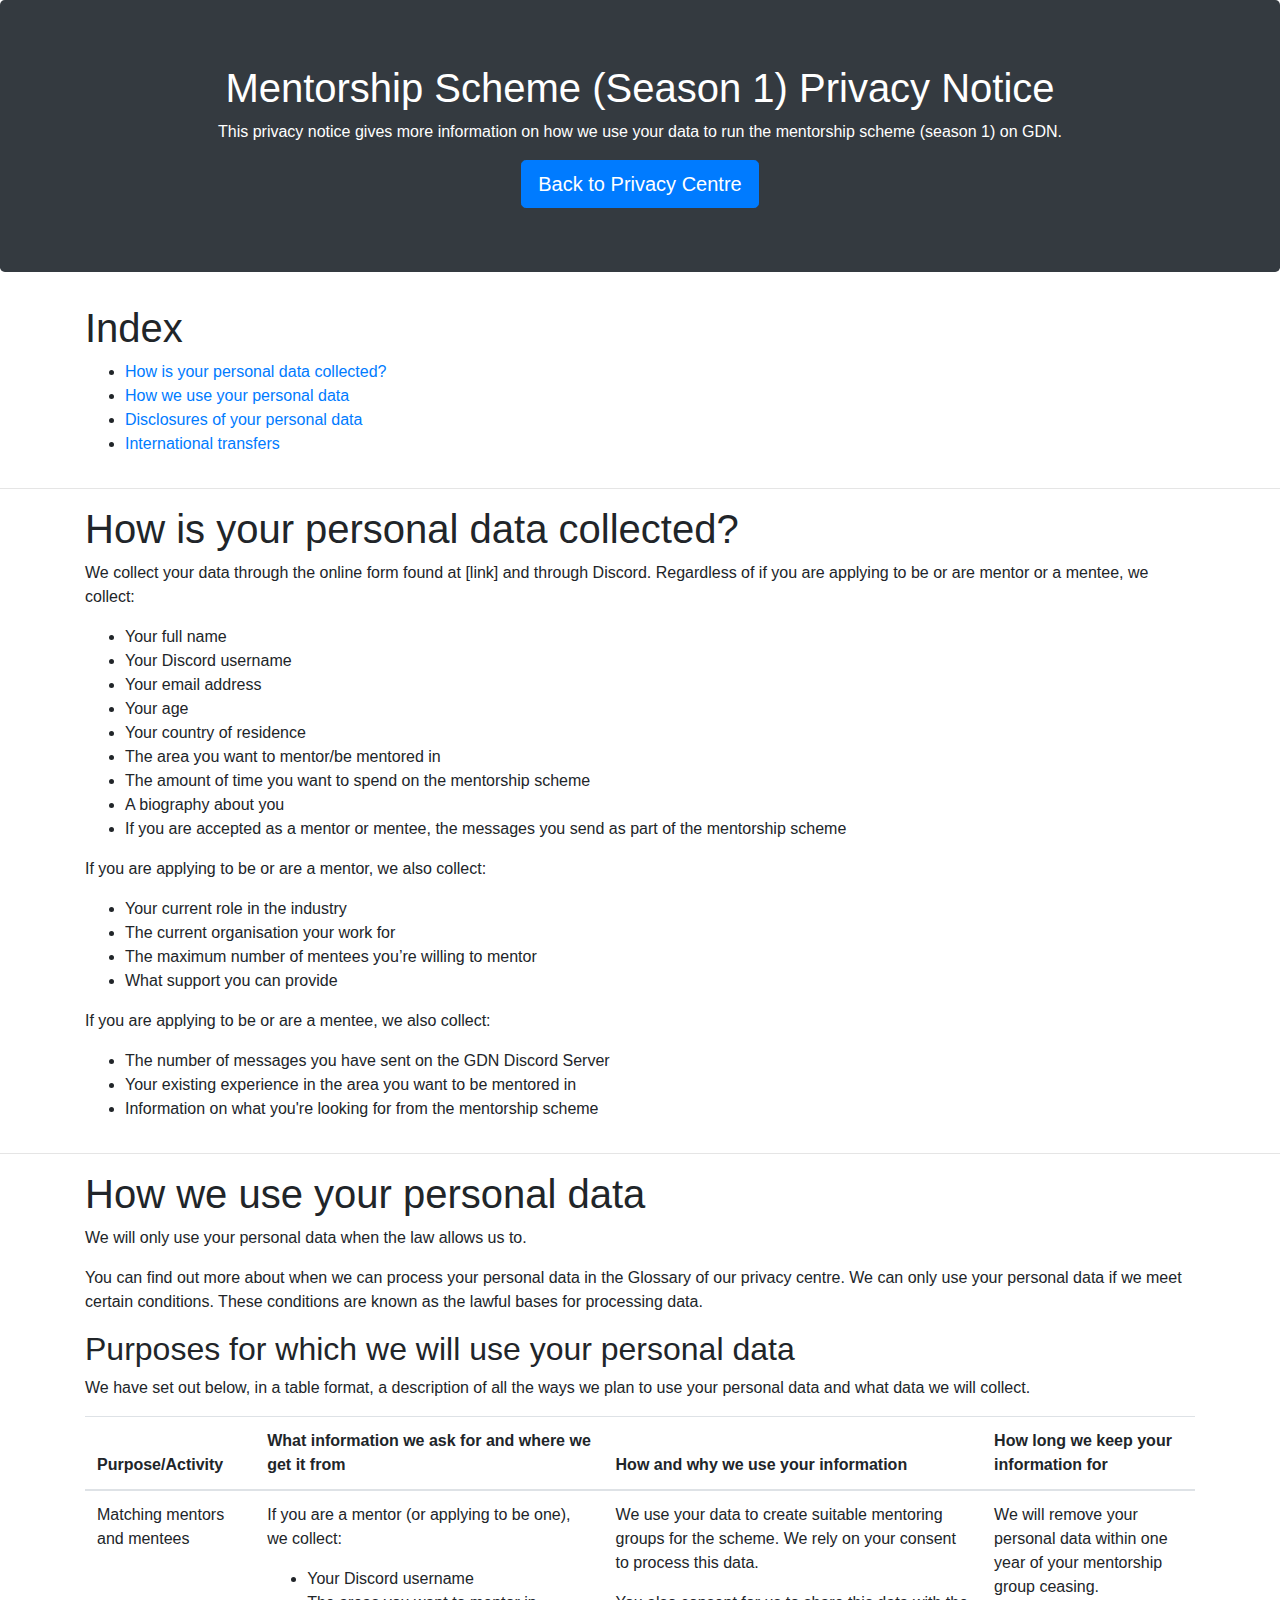
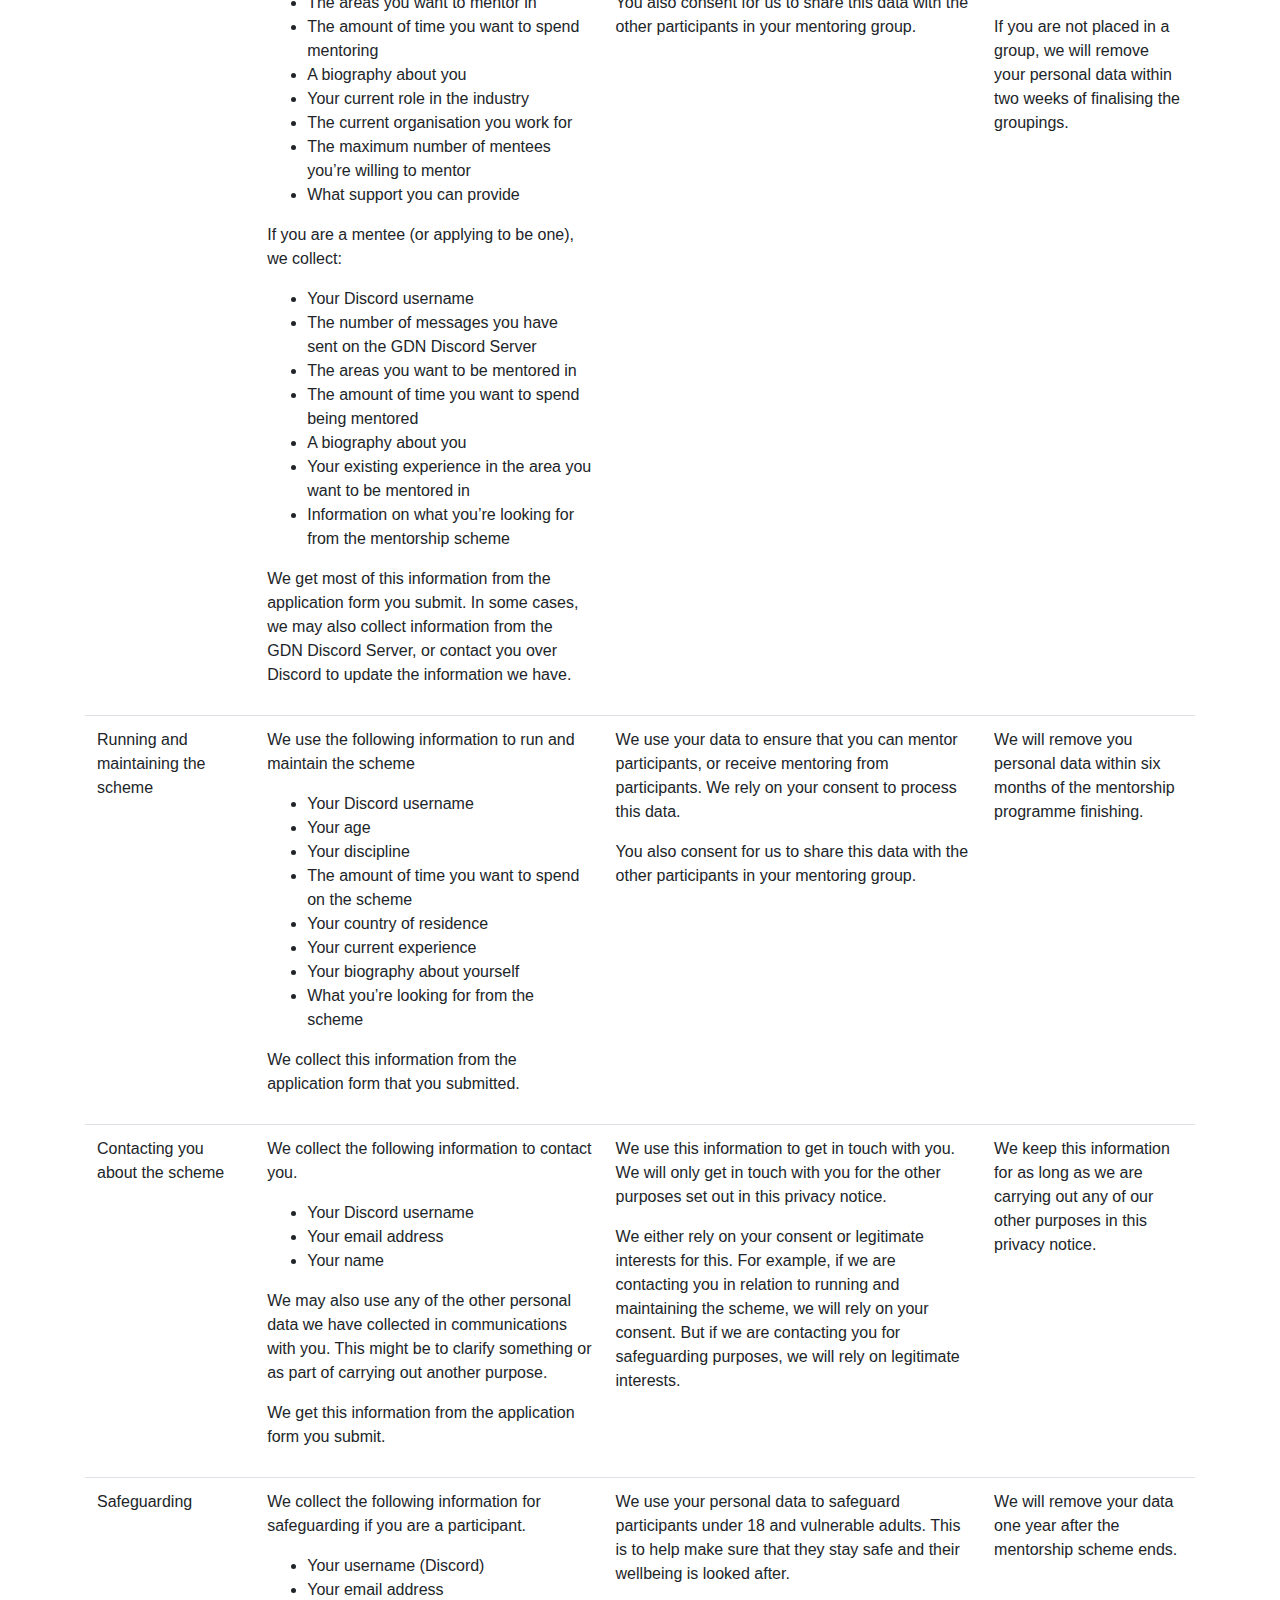
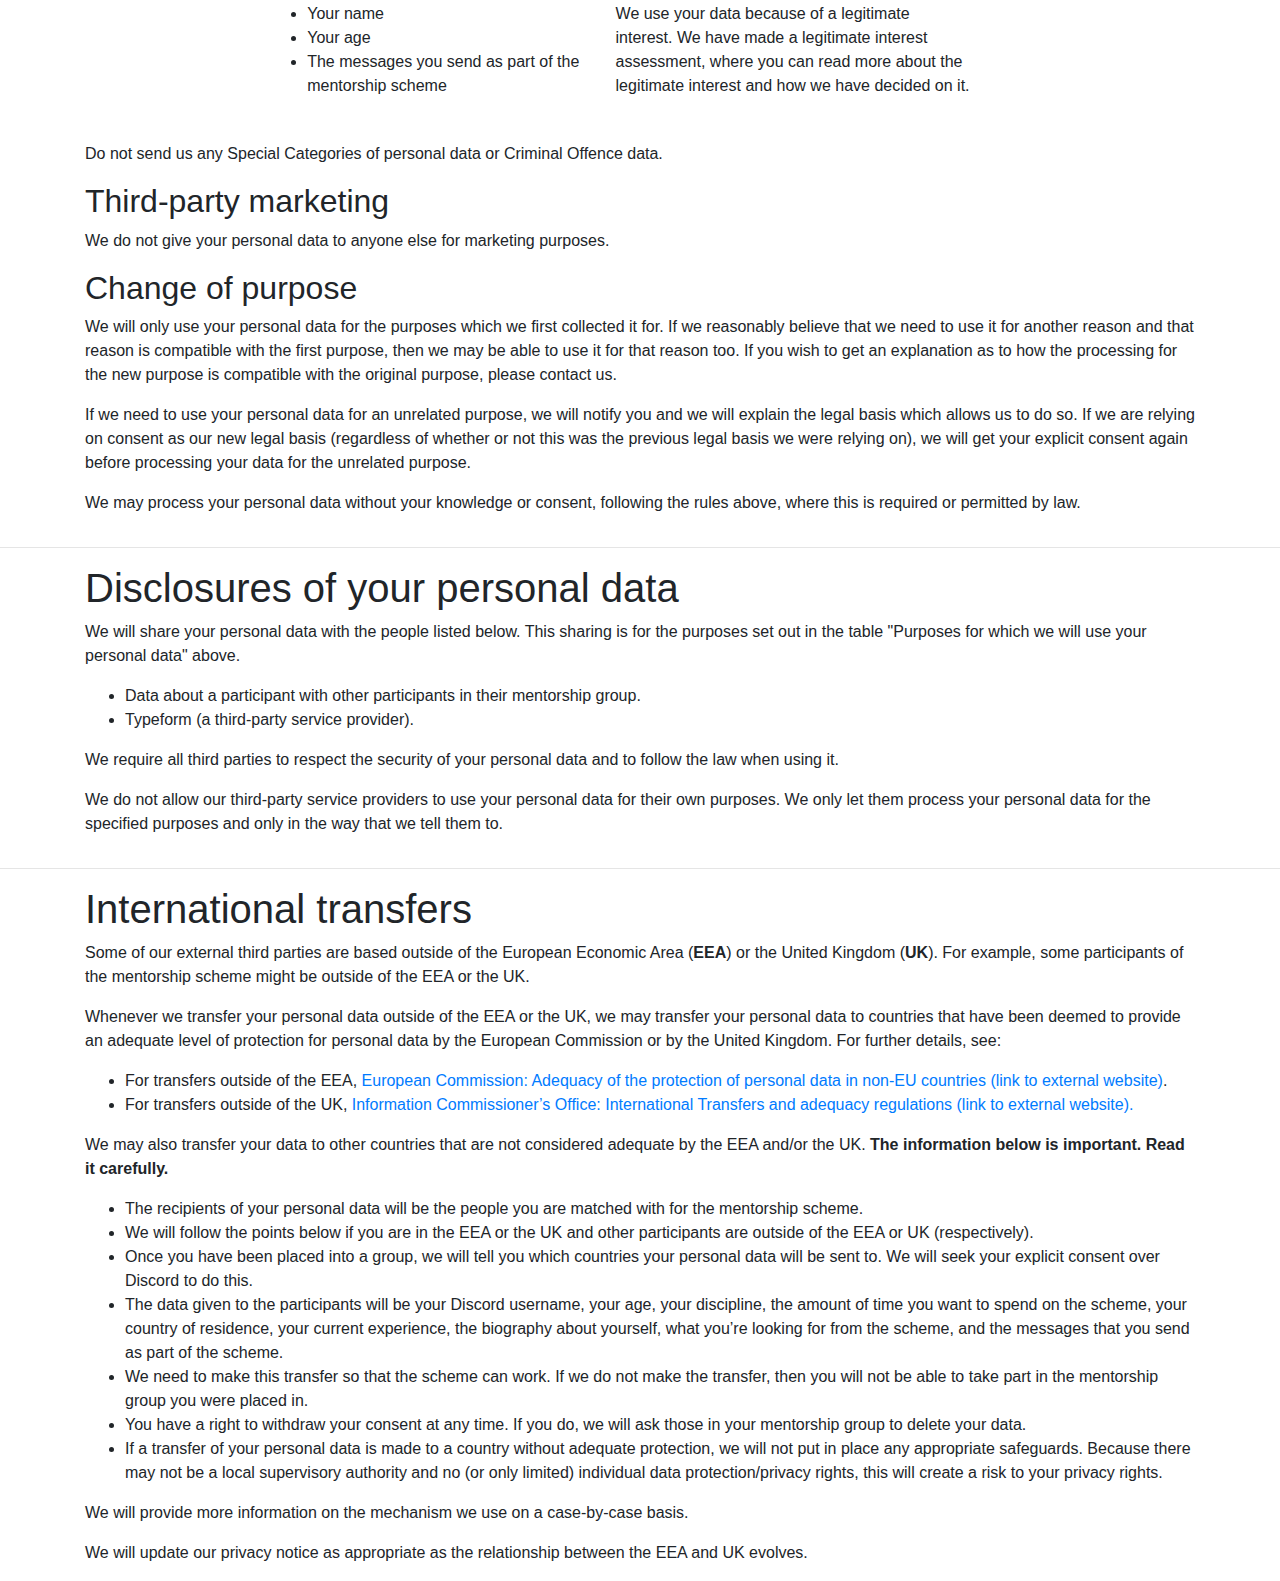
==== mentorship-season1.html @ 35f25887 "Initial privacy centre" ====
<!DOCTYPE html>
<html lang="en">
<head>
	<meta charset="UTF-8">
	<meta http-equiv="X-UA-Compatible" content="IE=edge">
	<meta name="viewport" content="width=device-width, initial-scale=1">
	<title>GDN Privacy Centre — Mentorship Scheme (Season 1)</title>
	<!-- Bootstrap -->
	<link href="css/bootstrap-4.4.1.css" rel="stylesheet">
	<link href="css/website.css" rel="stylesheet">
</head>
<body>
<section>
	<div class="jumbotron text-center bg-dark text-white">
		<div class="container">
			<div class="row">
				<div class="col-12">
					<h1>Mentorship Scheme (Season 1) Privacy Notice</h1>
					<p>This privacy notice gives more information on how we use your data to run the mentorship scheme (season 1) on GDN.</p>
					<a class="btn btn-primary btn-lg" href="/index.html" role="button">Back to Privacy Centre</a>
				</div>
			</div>
		</div>
	</div>
</section>
<section>
	<div class="container">
		<div class="row">
			<div class="col-12">
				<header><h1>Index</h1></header>
				<nav>
					<ul>
						<li><a href="#how-is-your-personal-data-collected">How is your personal data collected?</a></li>
						<li><a href="#how-we-use-your-personal-data">How we use your personal data</a></li>
						<li><a href="#disclosures-of-your-personal-data">Disclosures of your personal data</a></li>
						<li><a href="#international-transfers">International transfers</a></li>
					</ul>
				</nav>
			</div>
		</div>
	</div>
</section>
<hr>
<section id="how-is-your-personal-data-collected">
	<div class="container">
		<div class="row">
			<div class="col-12">
				<header><h1>How is your personal data collected?</h1></header>
				<div>
					<p>We collect your data through the online form found at [link] and through Discord. Regardless of if you are applying to be or are mentor or a mentee, we collect:</p>
					<ul>
						<li>Your full name</li>
						<li>Your Discord username</li>
						<li>Your email address</li>
						<li>Your age</li>
						<li>Your country of residence</li>
						<li>The area you want to mentor/be mentored in</li>
						<li>The amount of time you want to spend on the mentorship scheme</li>
						<li>A biography about you</li>
						<li>If you are accepted as a mentor or mentee, the messages you send as part of the mentorship scheme</li>
					</ul>
					<p>If you are applying to be or are a mentor, we also collect:</p>
					<ul>
						<li>Your current role in the industry</li>
						<li>The current organisation your work for</li>
						<li>The maximum number of mentees you’re willing to mentor</li>
						<li>What support you can provide</li>
					</ul>
					<p>If you are applying to be or are a mentee, we also collect:</p>
					<ul>
						<li>The number of messages you have sent on the GDN Discord Server</li>
						<li>Your existing experience in the area you want to be mentored in</li>
						<li>Information on what you're looking for from the mentorship scheme</li>
					</ul>
				</div>
			</div>
		</div>
	</div>
</section>
<hr>
<section id="how-we-use-your-personal-data">
	<div class="container">
		<div class="row">
			<div class="col-12">
				<header><h1>How we use your personal data</h1></header>
				<div>
					<p>We will only use your personal data when the law allows us to.</p>
					<p>You can find out more about when we can process your personal data in the Glossary of our privacy centre. We can only use your personal data if we meet certain conditions. These conditions are known as the lawful bases for processing data.</p>
				</div>
				<div>
					<h2>Purposes for which we will use your personal data</h2>
					<p>We have set out below, in a table format, a description of all the ways we plan to use your personal data and what data we will collect.</p>
					<div class="table-scroll">
						<table class="table" style="min-width: 1000px;">
							<thead>
							<tr>
								<th scope="col">Purpose/Activity</th>
								<th scope="col">What information we ask for and where we get it from</th>
								<th scope="col">How and why we use your information</th>
								<th scope="col">How long we keep your information for</th>
							</tr>
							</thead>
							<tbody>
							<tr>
								<td>Matching mentors and mentees</td>
								<td>
									<p>If you are a mentor (or applying to be one), we collect:</p>
									<ul>
										<li>Your Discord username</li>
										<li>The areas you want to mentor in</li>
										<li>The amount of time you want to spend mentoring</li>
										<li>A biography about you</li>
										<li>Your current role in the industry</li>
										<li>The current organisation you work for</li>
										<li>The maximum number of mentees you’re willing to mentor</li>
										<li>What support you can provide</li>
									</ul>
									<p>If you are a mentee (or applying to be one), we collect:</p>
									<ul>
										<li>Your Discord username</li>
										<li>The number of messages you have sent on the GDN Discord Server</li>
										<li>The areas you want to be mentored in</li>
										<li>The amount of time you want to spend being mentored</li>
										<li>A biography about you</li>
										<li>Your existing experience in the area you want to be mentored in</li>
										<li>Information on what you’re looking for from the mentorship scheme</li>
									</ul>
									<p>We get most of this information from the application form you submit. In some cases, we may also collect information from the GDN Discord Server, or contact you over Discord to update the information we have.</p>
								</td>
								<td>
									<p>We use your data to create suitable mentoring groups for the scheme. We rely on your consent to process this data.</p>
									<p>You also consent for us to share this data with the other participants in your mentoring group.</p>
								</td>
								<td>
									<p>We will remove your personal data within one year of your mentorship group ceasing.</p>
									<p>If you are not placed in a group, we will remove your personal data within two weeks of finalising the groupings.</p>
								</td>
							</tr>
							<tr>
								<td>
									Running and maintaining the scheme
								</td>
								<td>
									<p>We use the following information to run and maintain the scheme</p>
									<ul>
										<li>Your Discord username</li>
										<li>Your age</li>
										<li>Your discipline</li>
										<li>The amount of time you want to spend on the scheme</li>
										<li>Your country of residence</li>
										<li>Your current experience</li>
										<li>Your biography about yourself</li>
										<li>What you’re looking for from the scheme</li>
									</ul>
									<p>We collect this information from the application form that you submitted.</p>
								</td>
								<td>
									<p>We use your data to ensure that you can mentor participants, or receive mentoring from participants. We rely on your consent to process this data.</p>
									<p>You also consent for us to share this data with the other participants in your mentoring group.</p>
								</td>
								<td>
									<p>We will remove you personal data within six months of the mentorship programme finishing.</p>
								</td>
							</tr>
							<tr>
								<td>
									Contacting you about the scheme
								</td>
								<td>
									<p>We collect the following information to contact you.</p>
									<ul>
										<li>Your Discord username</li>
										<li>Your email address</li>
										<li>Your name</li>
									</ul>
									<p>We may also use any of the other personal data we have collected in communications with you. This might be to clarify something or as part of carrying out another purpose.</p>
									<p>We get this information from the application form you submit.</p>
								</td>
								<td>
									<p>We use this information to get in touch with you. We will only get in touch with you for the other purposes set out in this privacy notice.</p>
									<p>We either rely on your consent or legitimate interests for this. For example, if we are contacting you in relation to running and maintaining the scheme, we will rely on your consent. But if we are contacting you for safeguarding purposes, we will rely on legitimate interests.</p>
								</td>
								<td>
									<p>We keep this information for as long as we are carrying out any of our other purposes in this privacy notice.</p>
								</td>
							</tr>
							<tr>
								<td>
									Safeguarding
								</td>
								<td>
									<p>We collect the following information for safeguarding if you are a participant.</p>
									<ul>
										<li>Your username (Discord)</li>
										<li>Your email address</li>
										<li>Your name</li>
										<li>Your age</li>
										<li>The messages you send as part of the mentorship scheme</li>
									</ul>
								</td>
								<td>
									<p>We use your personal data to safeguard participants under 18 and vulnerable adults. This is to help make sure that they stay safe and their wellbeing is looked after.</p>
									<p>We use your data because of a legitimate interest. We have made a legitimate interest assessment, where you can read more about the legitimate interest and how we have decided on it.</p>
								</td>
								<td>
									<p>We will remove your data one year after the mentorship scheme ends.</p>
								</td>
							</tr>
							</tbody>
						</table>
						<p>Do not send us any Special Categories of personal data or Criminal Offence data.</p>
					</div>
				</div>
				<div>
					<h2>Third-party marketing</h2>
					<p>We do not give your personal data to anyone else for marketing purposes.</p>
				</div>
				<div>
					<h2>Change of purpose</h2>
					<p>We will only use your personal data for the purposes which we first collected it for. If we reasonably believe that we need to use it for another reason and that reason is compatible with the first purpose, then we may be able to use it for that reason too. If you wish to get an explanation as to how the processing for the new purpose is compatible with the original purpose, please contact us.</p>
					<p>If we need to use your personal data for an unrelated purpose, we will notify you and we will explain the legal basis which allows us to do so. If we are relying on consent as our new legal basis (regardless of whether or not this was the previous legal basis we were relying on), we will get your explicit consent again before processing your data for the unrelated purpose.</p>
					<p>We may process your personal data without your knowledge or consent, following the rules above, where this is required or permitted by law.</p>
				</div>
			</div>
		</div>
	</div>
</section>
<hr>
<section id="disclosures-of-your-personal-data">
	<div class="container">
		<div class="row">
			<div class="col-12">
				<header><h1>Disclosures of your personal data</h1></header>
				<div>
					<p>We will share your personal data with the people listed below. This sharing is for the purposes set out in the table "Purposes for which we will use your personal data" above.</p>
					<ul>
						<li>Data about a participant with other participants in their mentorship group.</li>
						<li>Typeform (a third-party service provider).</li>
					</ul>
					<p>We require all third parties to respect the security of your personal data and to follow the law when using it.</p>
					<p>We do not allow our third-party service providers to use your personal data for their own purposes. We only let them process your personal data for the specified purposes and only in the way that we tell them to.</p>
				</div>
			</div>
		</div>
	</div>
</section>
<hr>
<section id="international-transfers">
	<div class="container">
		<div class="row">
			<div class="col-12">
				<header><h1>International transfers</h1></header>
				<div>
					<p>Some of our external third parties are based outside of the European Economic Area (<b>EEA</b>) or the United Kingdom (<b>UK</b>). For example, some participants of the mentorship scheme might be outside of the EEA or the UK.</p>
					<p>Whenever we transfer your personal data outside of the EEA or the UK, we may transfer your personal data to countries that have been deemed to provide an adequate level of protection for personal data by the European Commission or by the United Kingdom. For further details, see:</p>
					<ul>
						<li>For transfers outside of the EEA, <a href="https://ec.europa.eu/info/law/law-topic/data-protection/international-dimension-data-protection/adequacy-decisions_en">European Commission: Adequacy of the protection of personal data in non-EU countries (link to external website)</a>.</li>
						<li>For transfers outside of the UK, <a href="https://ico.org.uk/for-organisations/guide-to-data-protection/guide-to-the-general-data-protection-regulation-gdpr/international-transfers-after-uk-exit/#adequacy">Information Commissioner’s Office: International Transfers and adequacy regulations (link to external website).</a></li>
					</ul>
					<p>We may also transfer your data to other countries that are not considered adequate by the EEA and/or the UK. <b>The information below is important. Read it carefully.</b></p>
					<ul>
						<li>The recipients of your personal data will be the people you are matched with for the mentorship scheme.</li>
						<li>We will follow the points below if you are in the EEA or the UK and other participants are outside of the EEA or UK (respectively).</li>
						<li>Once you have been placed into a group, we will tell you which countries your personal data will be sent to. We will seek your explicit consent over Discord to do this.</li>
						<li>The data given to the participants will be your Discord username, your age, your discipline, the amount of time you want to spend on the scheme, your country of residence, your current experience, the biography about yourself, what you’re looking for from the scheme, and the messages that you send as part of the scheme.</li>
						<li>We need to make this transfer so that the scheme can work. If we do not make the transfer, then you will not be able to take part in the mentorship group you were placed in.</li>
						<li>You have a right to withdraw your consent at any time. If you do, we will ask those in your mentorship group to delete your data.</li>
						<li>If a transfer of your personal data is made to a country without adequate protection, we will not put in place any appropriate safeguards. Because there may not be a local supervisory authority and no (or only limited) individual data protection/privacy rights, this will create a risk to your privacy rights.</li>
					</ul>
					<p>We will provide more information on the mechanism we use on a case-by-case basis.</p>
					<p>We will update our privacy notice as appropriate as the relationship between the EEA and UK evolves.</p>
				</div>
			</div>
		</div>
	</div>
</section>
<!-- jQuery (necessary for Bootstrap's JavaScript plugins) -->
<script src="js/jquery-3.4.1.min.js"></script>
<!-- Include all compiled plugins (below), or include individual files as needed -->
<script src="js/popper.min.js"></script>
<script src="js/bootstrap-4.4.1.js"></script>
</body>
</html>
---- css/website.css ----
div .table-scroll {
	overflow-x: scroll;
}
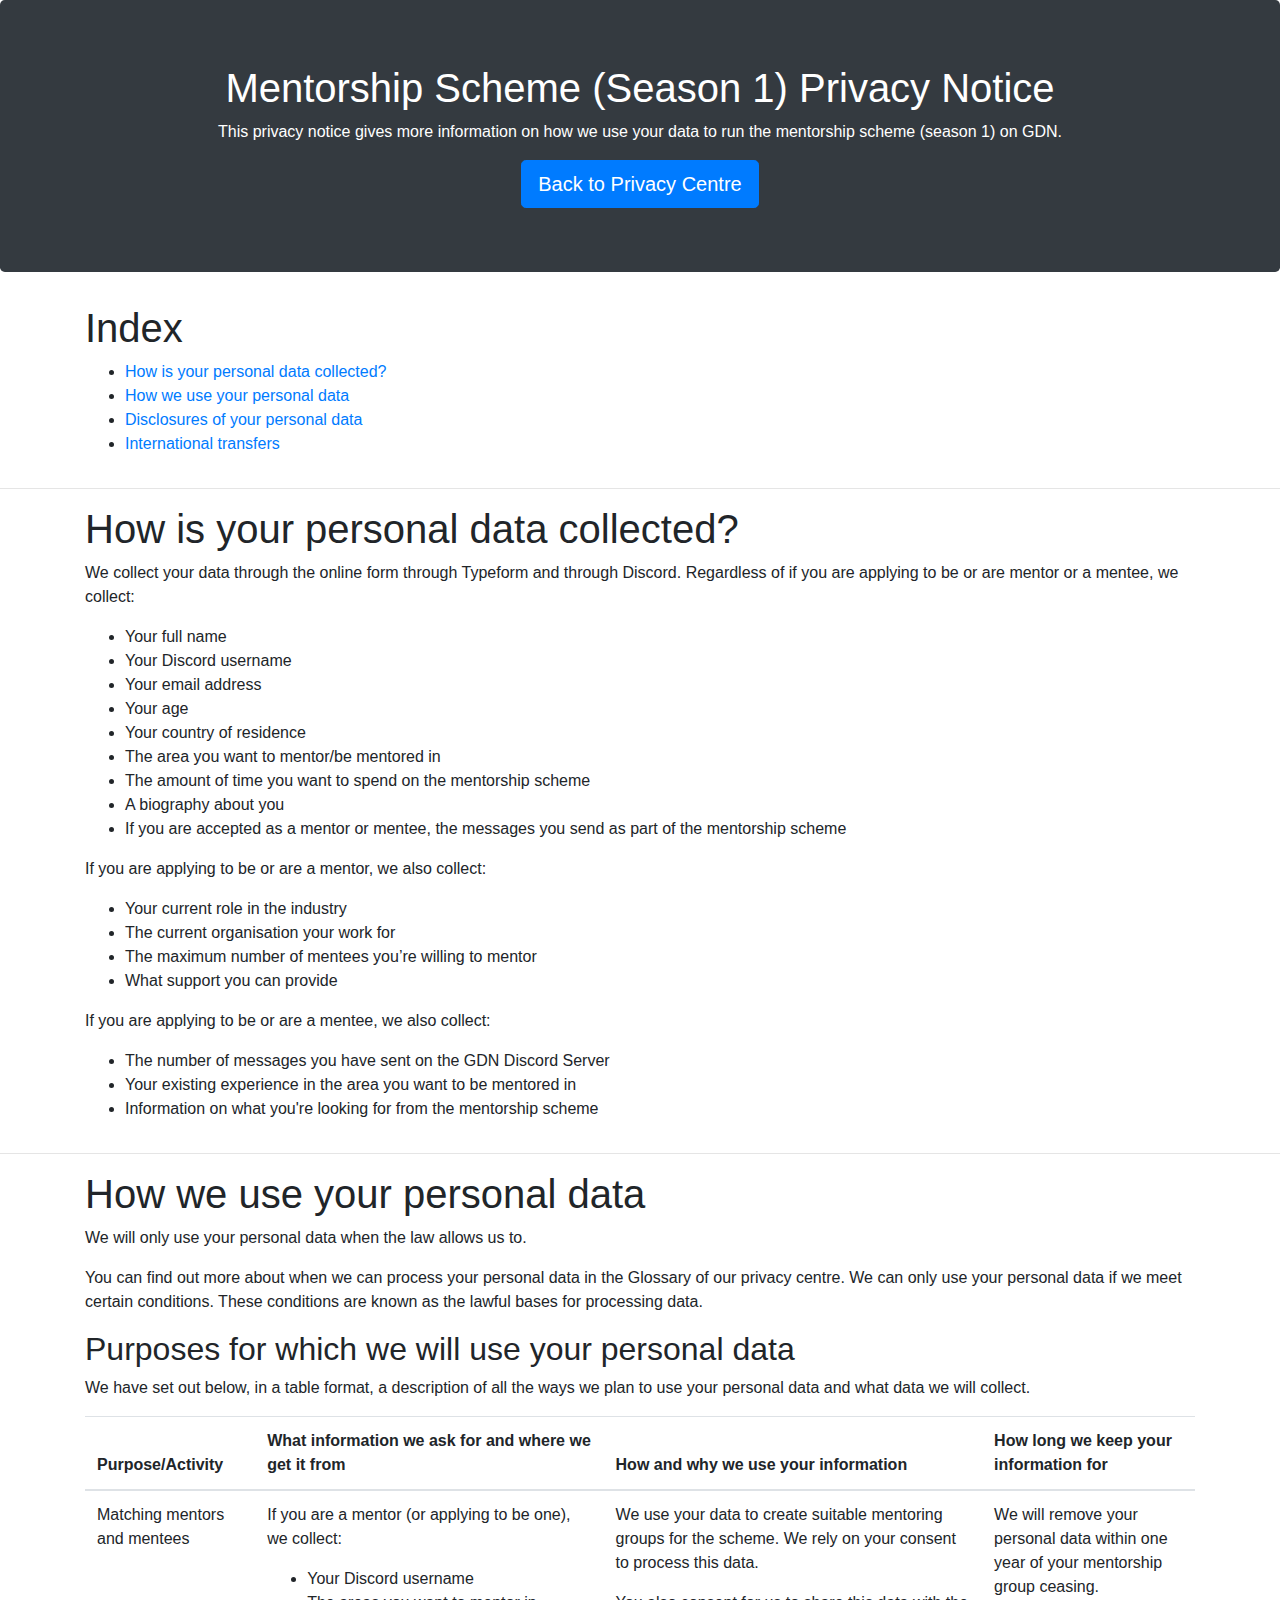
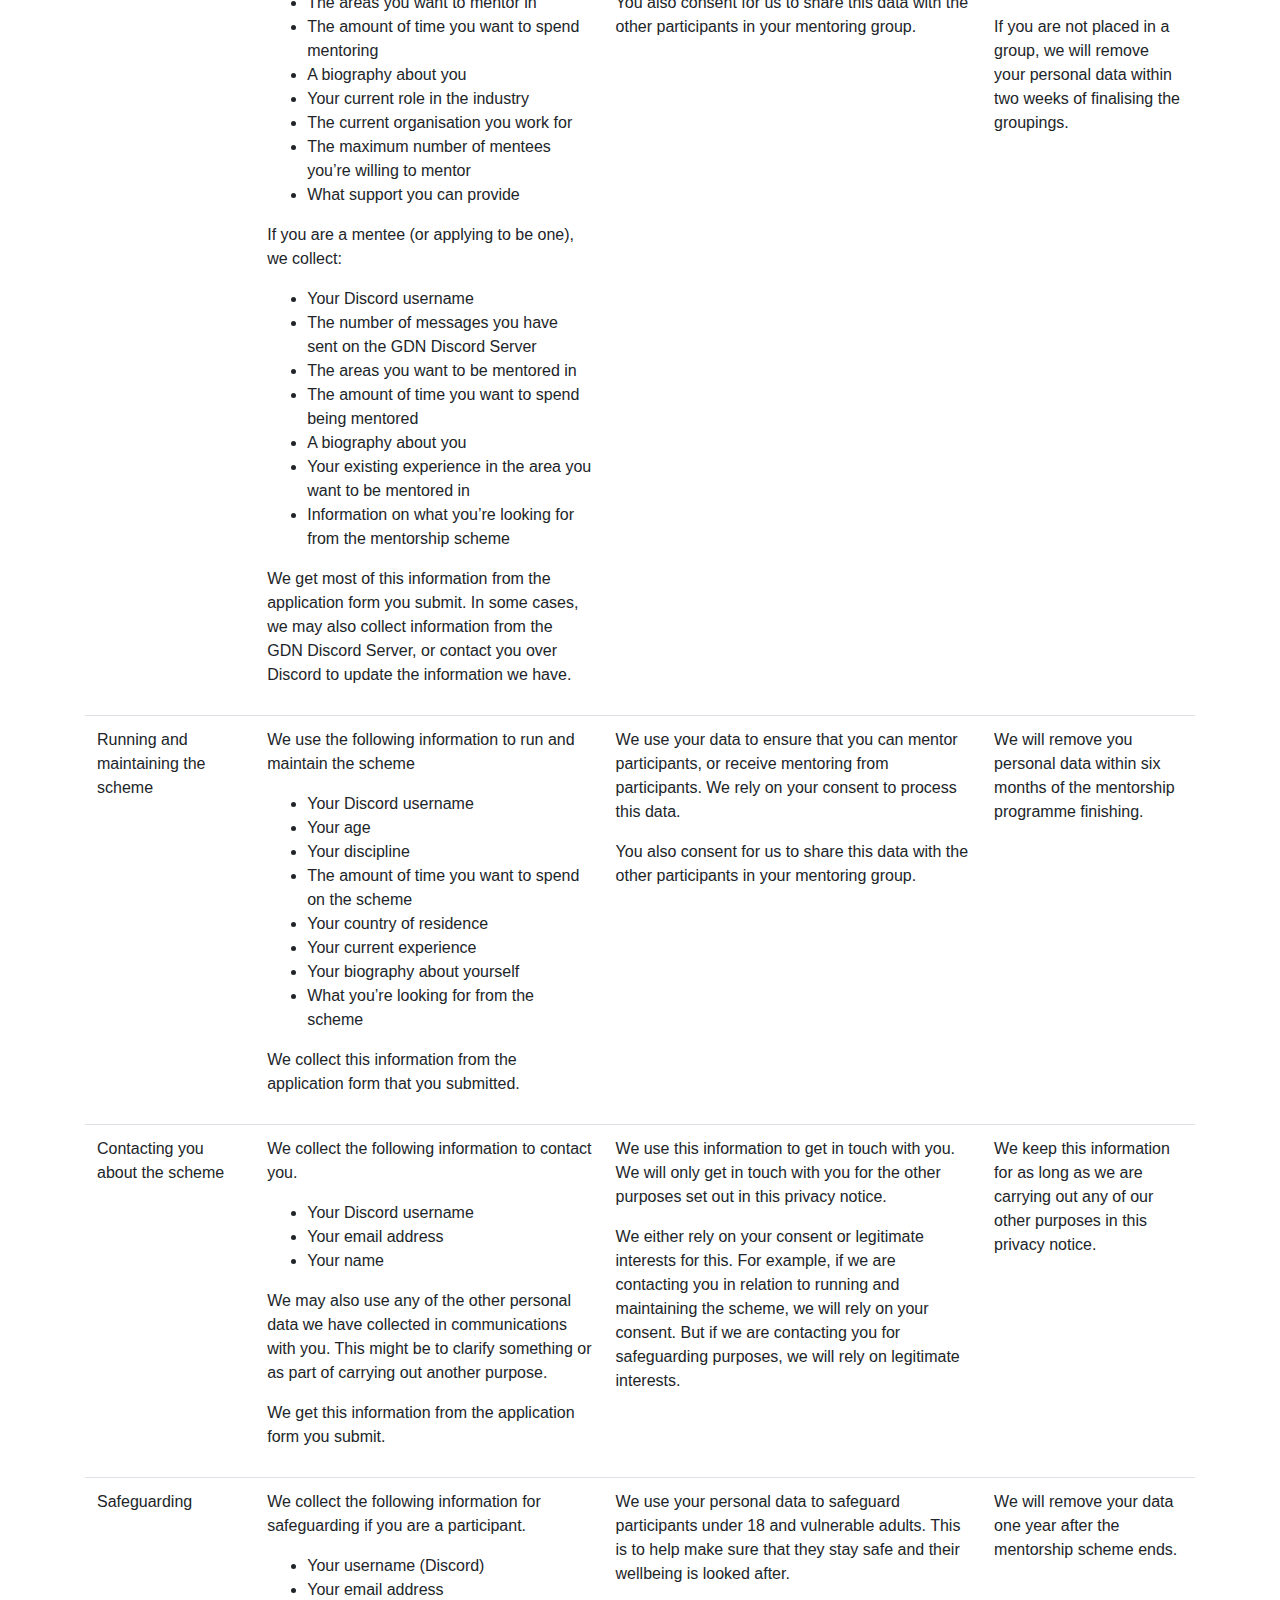
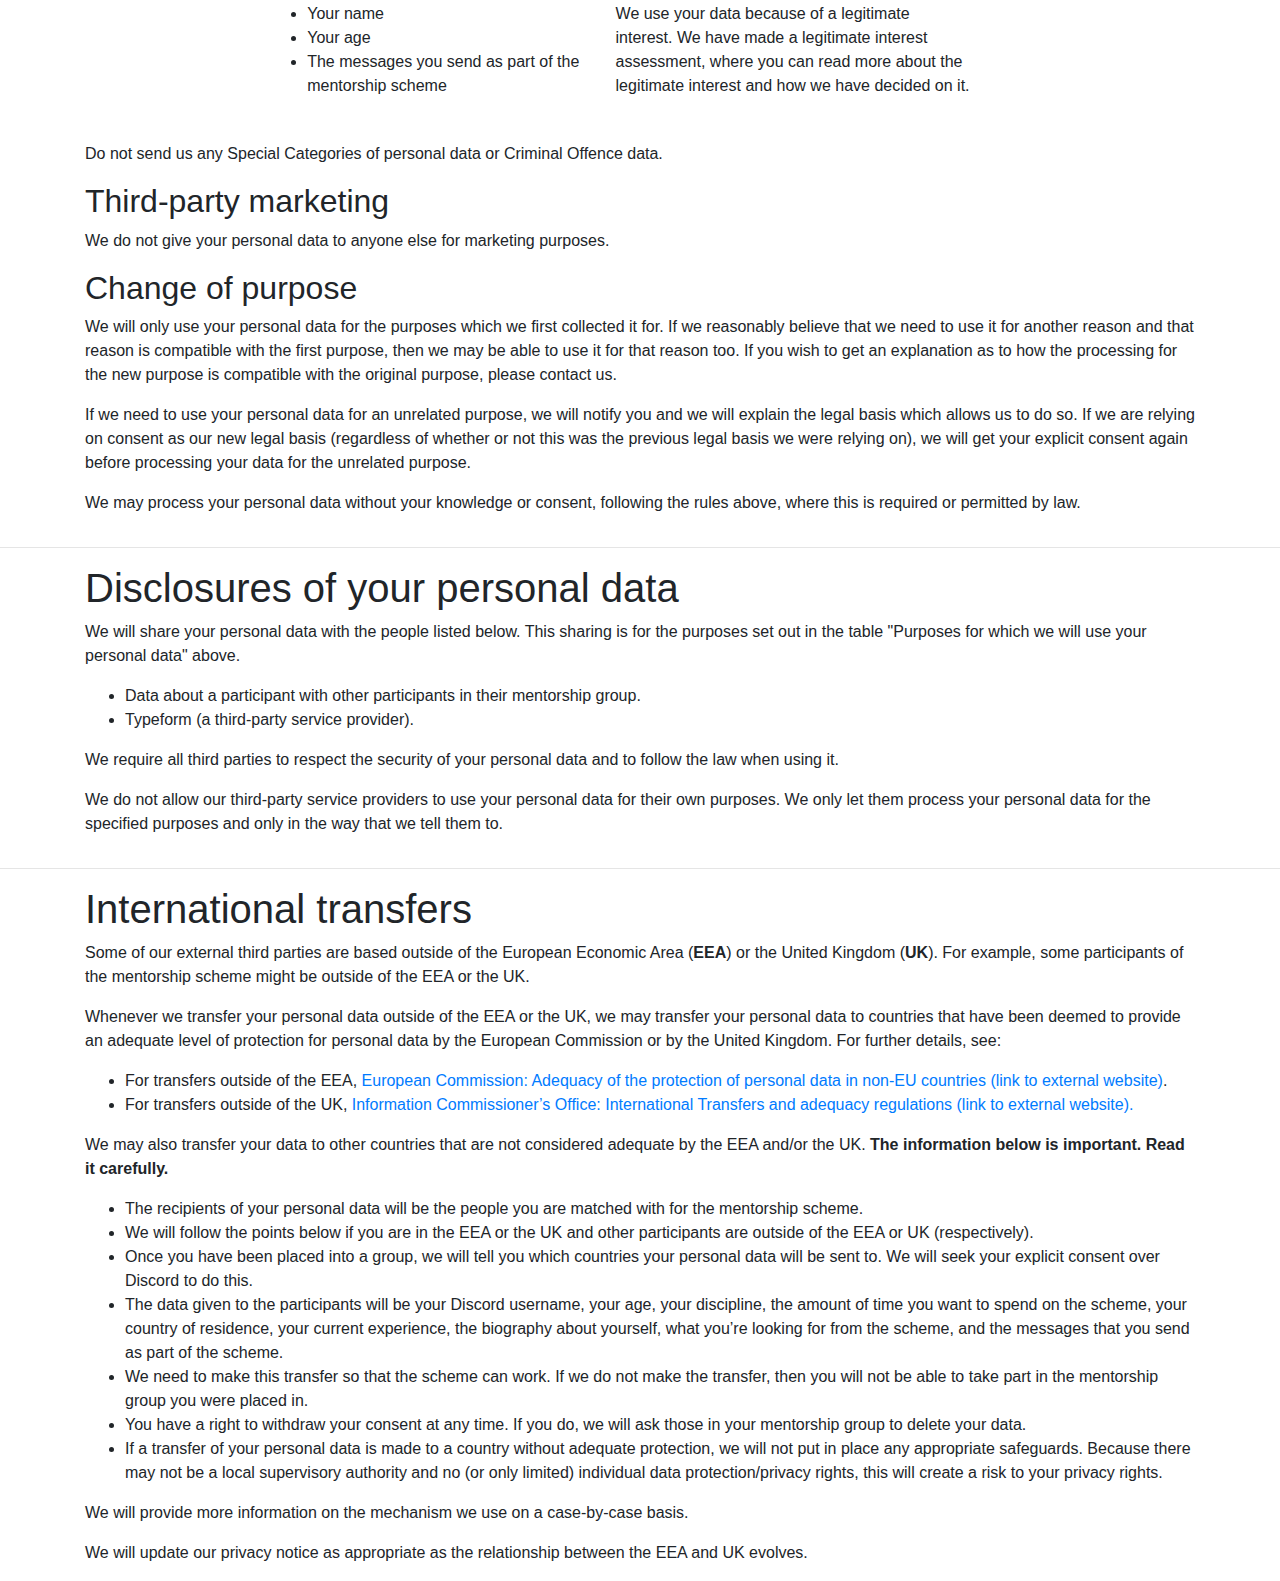
==== commit 75151c98: "Update link for mentorship scheme" ====
--- a/mentorship-season1.html
+++ b/mentorship-season1.html
@@ -17,7 +17,7 @@
 				<div class="col-12">
 					<h1>Mentorship Scheme (Season 1) Privacy Notice</h1>
 					<p>This privacy notice gives more information on how we use your data to run the mentorship scheme (season 1) on GDN.</p>
-					<a class="btn btn-primary btn-lg" href="/index.html" role="button">Back to Privacy Centre</a>
+					<a class="btn btn-primary btn-lg" href="./index.html" role="button">Back to Privacy Centre</a>
 				</div>
 			</div>
 		</div>
@@ -47,7 +47,7 @@
 			<div class="col-12">
 				<header><h1>How is your personal data collected?</h1></header>
 				<div>
-					<p>We collect your data through the online form found at [link] and through Discord. Regardless of if you are applying to be or are mentor or a mentee, we collect:</p>
+					<p>We collect your data through the online form through Typeform and through Discord. Regardless of if you are applying to be or are mentor or a mentee, we collect:</p>
 					<ul>
 						<li>Your full name</li>
 						<li>Your Discord username</li>
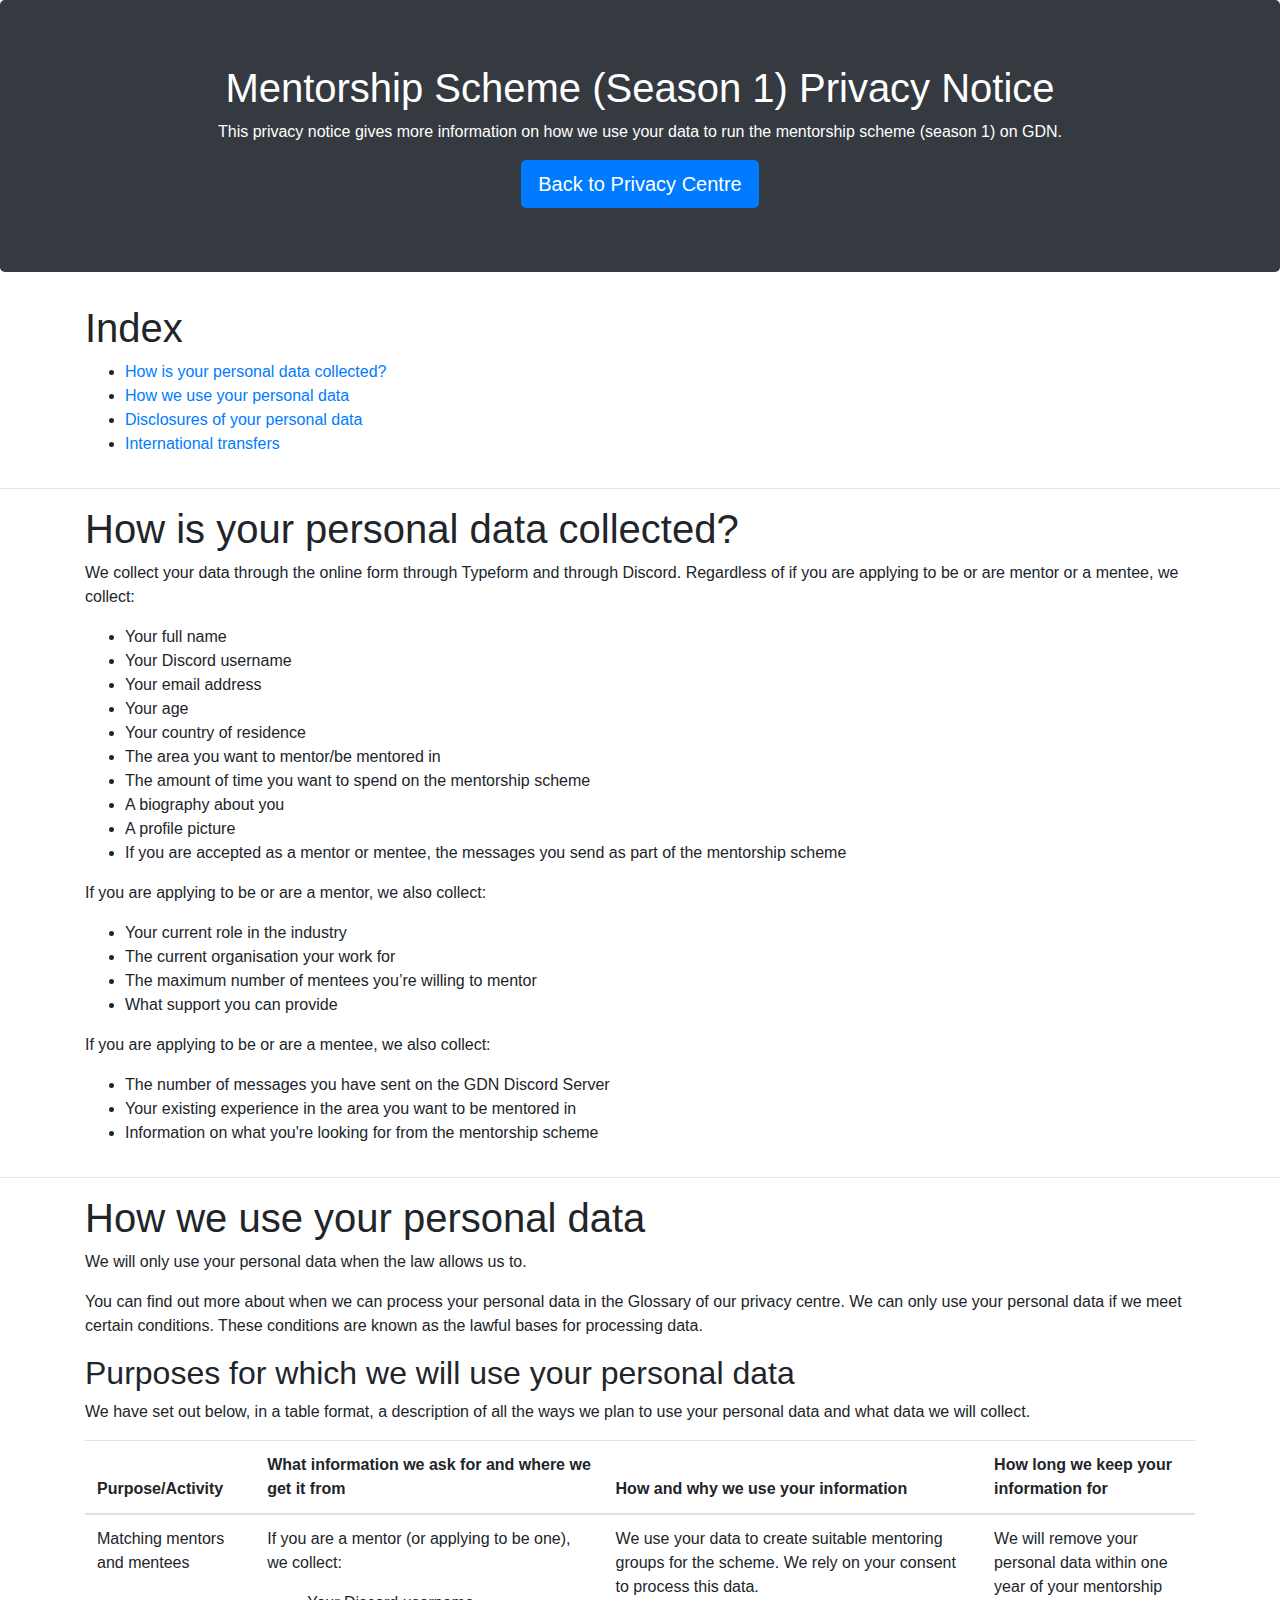
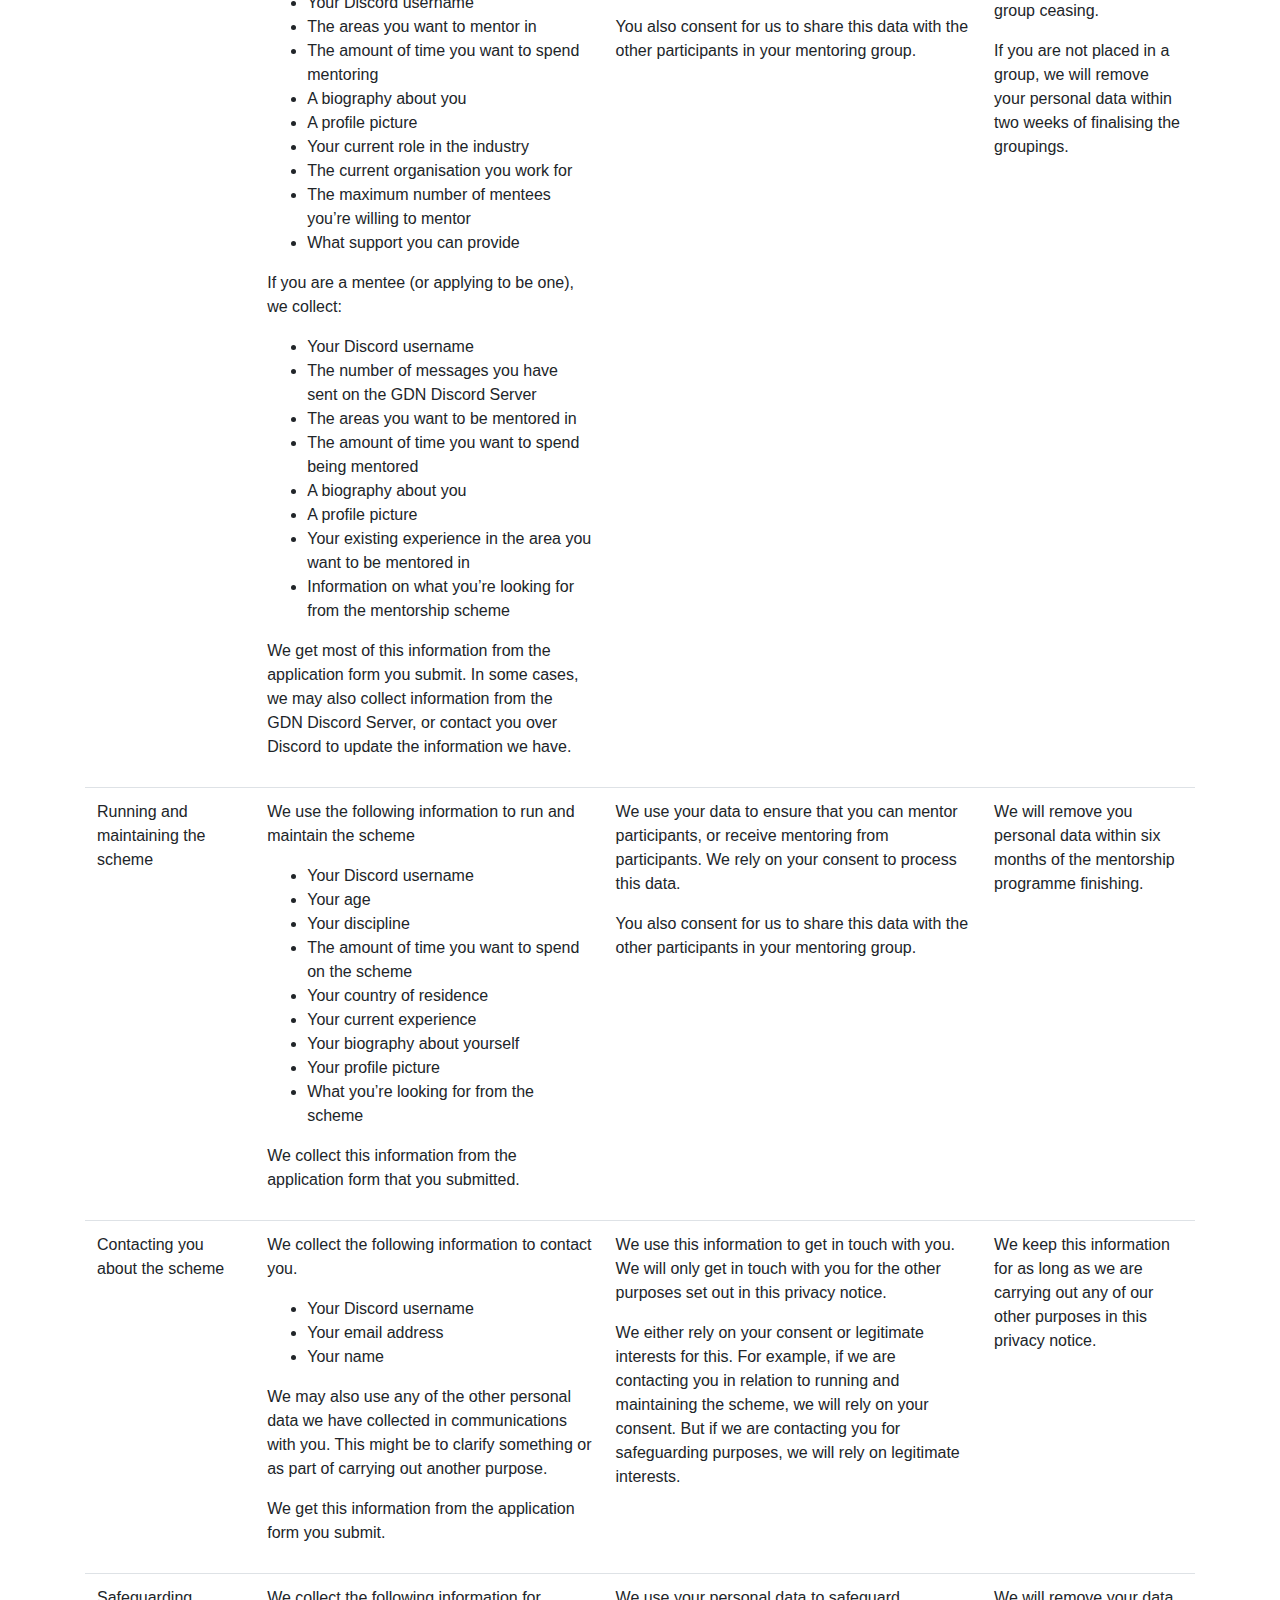
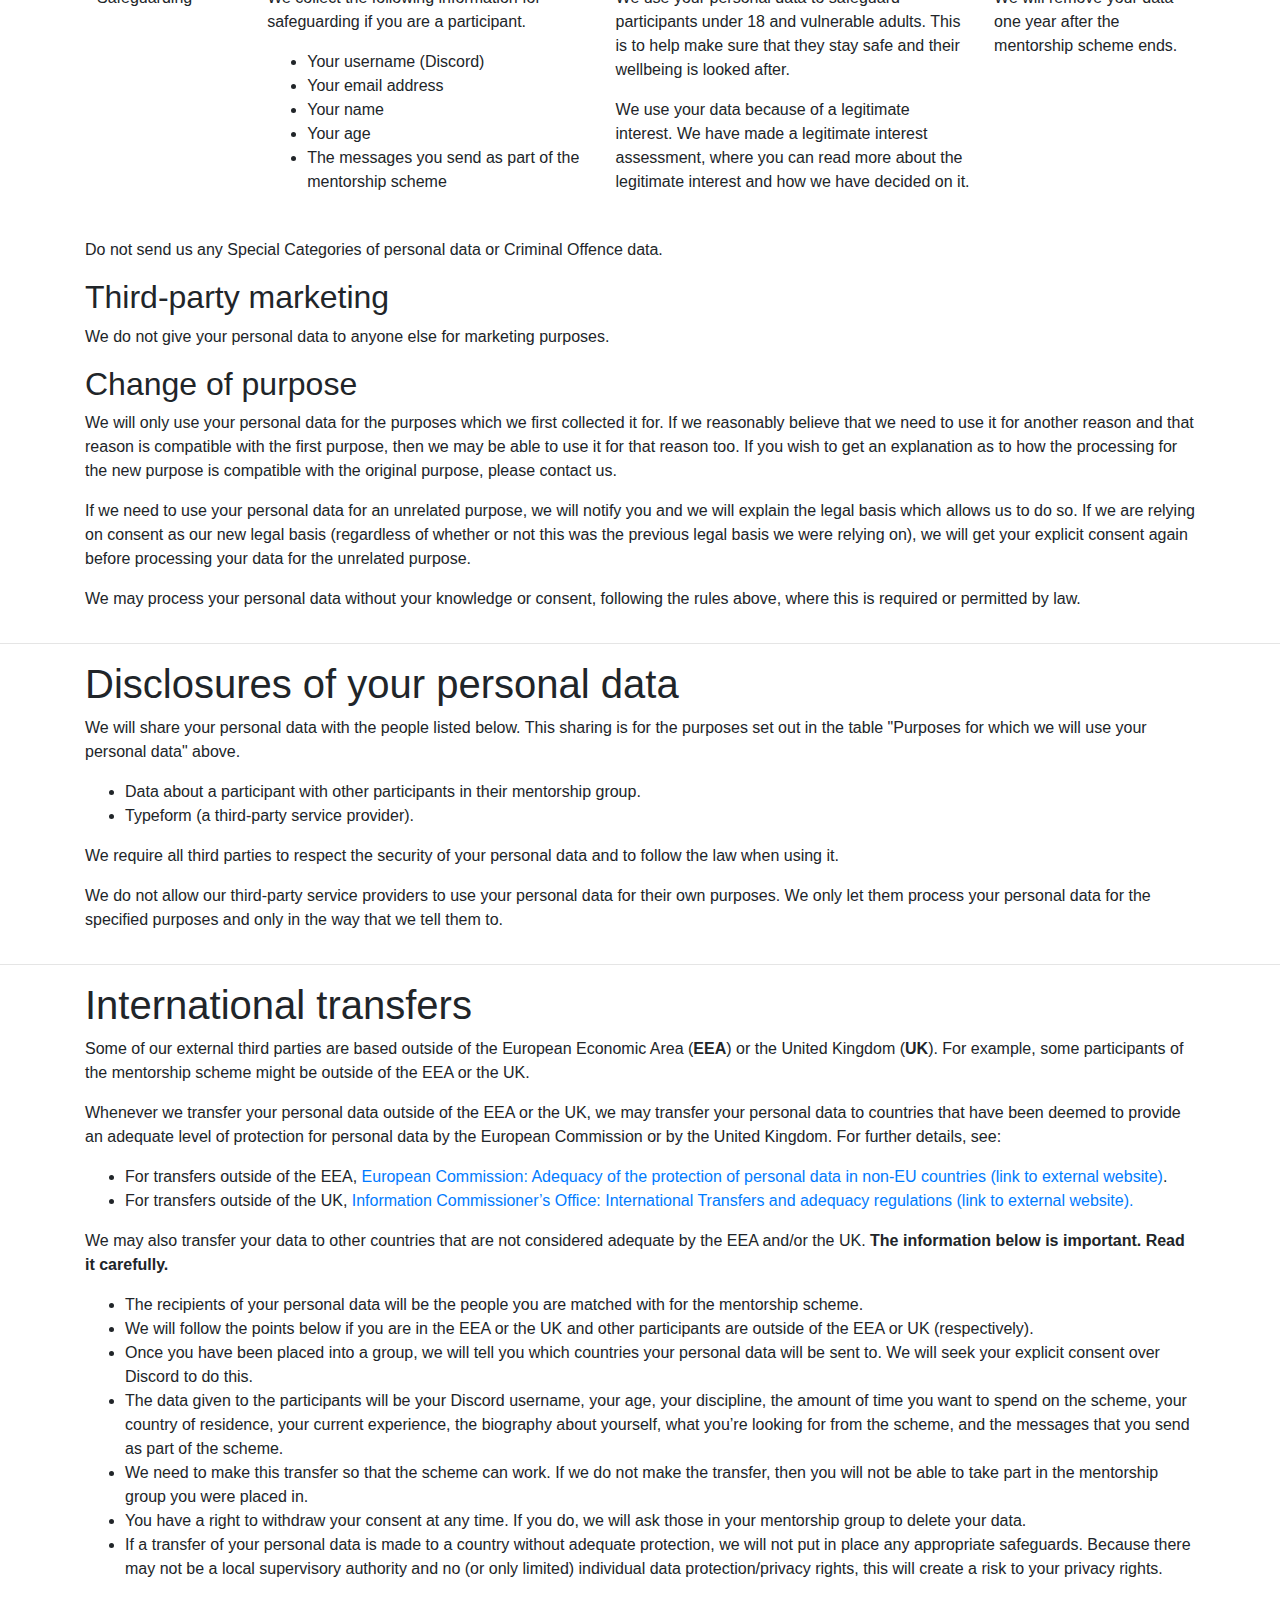
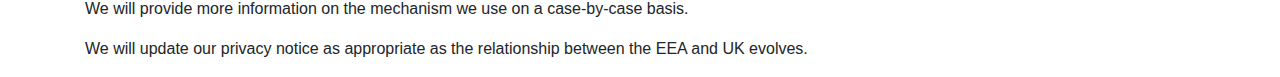
==== commit 2328df50: "Add profile picture to data collected" ====
--- a/mentorship-season1.html
+++ b/mentorship-season1.html
@@ -57,6 +57,7 @@
 						<li>The area you want to mentor/be mentored in</li>
 						<li>The amount of time you want to spend on the mentorship scheme</li>
 						<li>A biography about you</li>
+						<li>A profile picture</li>
 						<li>If you are accepted as a mentor or mentee, the messages you send as part of the mentorship scheme</li>
 					</ul>
 					<p>If you are applying to be or are a mentor, we also collect:</p>
@@ -110,6 +111,7 @@
 										<li>The areas you want to mentor in</li>
 										<li>The amount of time you want to spend mentoring</li>
 										<li>A biography about you</li>
+										<li>A profile picture</li>
 										<li>Your current role in the industry</li>
 										<li>The current organisation you work for</li>
 										<li>The maximum number of mentees you’re willing to mentor</li>
@@ -122,6 +124,7 @@
 										<li>The areas you want to be mentored in</li>
 										<li>The amount of time you want to spend being mentored</li>
 										<li>A biography about you</li>
+										<li>A profile picture</li>
 										<li>Your existing experience in the area you want to be mentored in</li>
 										<li>Information on what you’re looking for from the mentorship scheme</li>
 									</ul>
@@ -150,6 +153,7 @@
 										<li>Your country of residence</li>
 										<li>Your current experience</li>
 										<li>Your biography about yourself</li>
+										<li>Your profile picture</li>
 										<li>What you’re looking for from the scheme</li>
 									</ul>
 									<p>We collect this information from the application form that you submitted.</p>
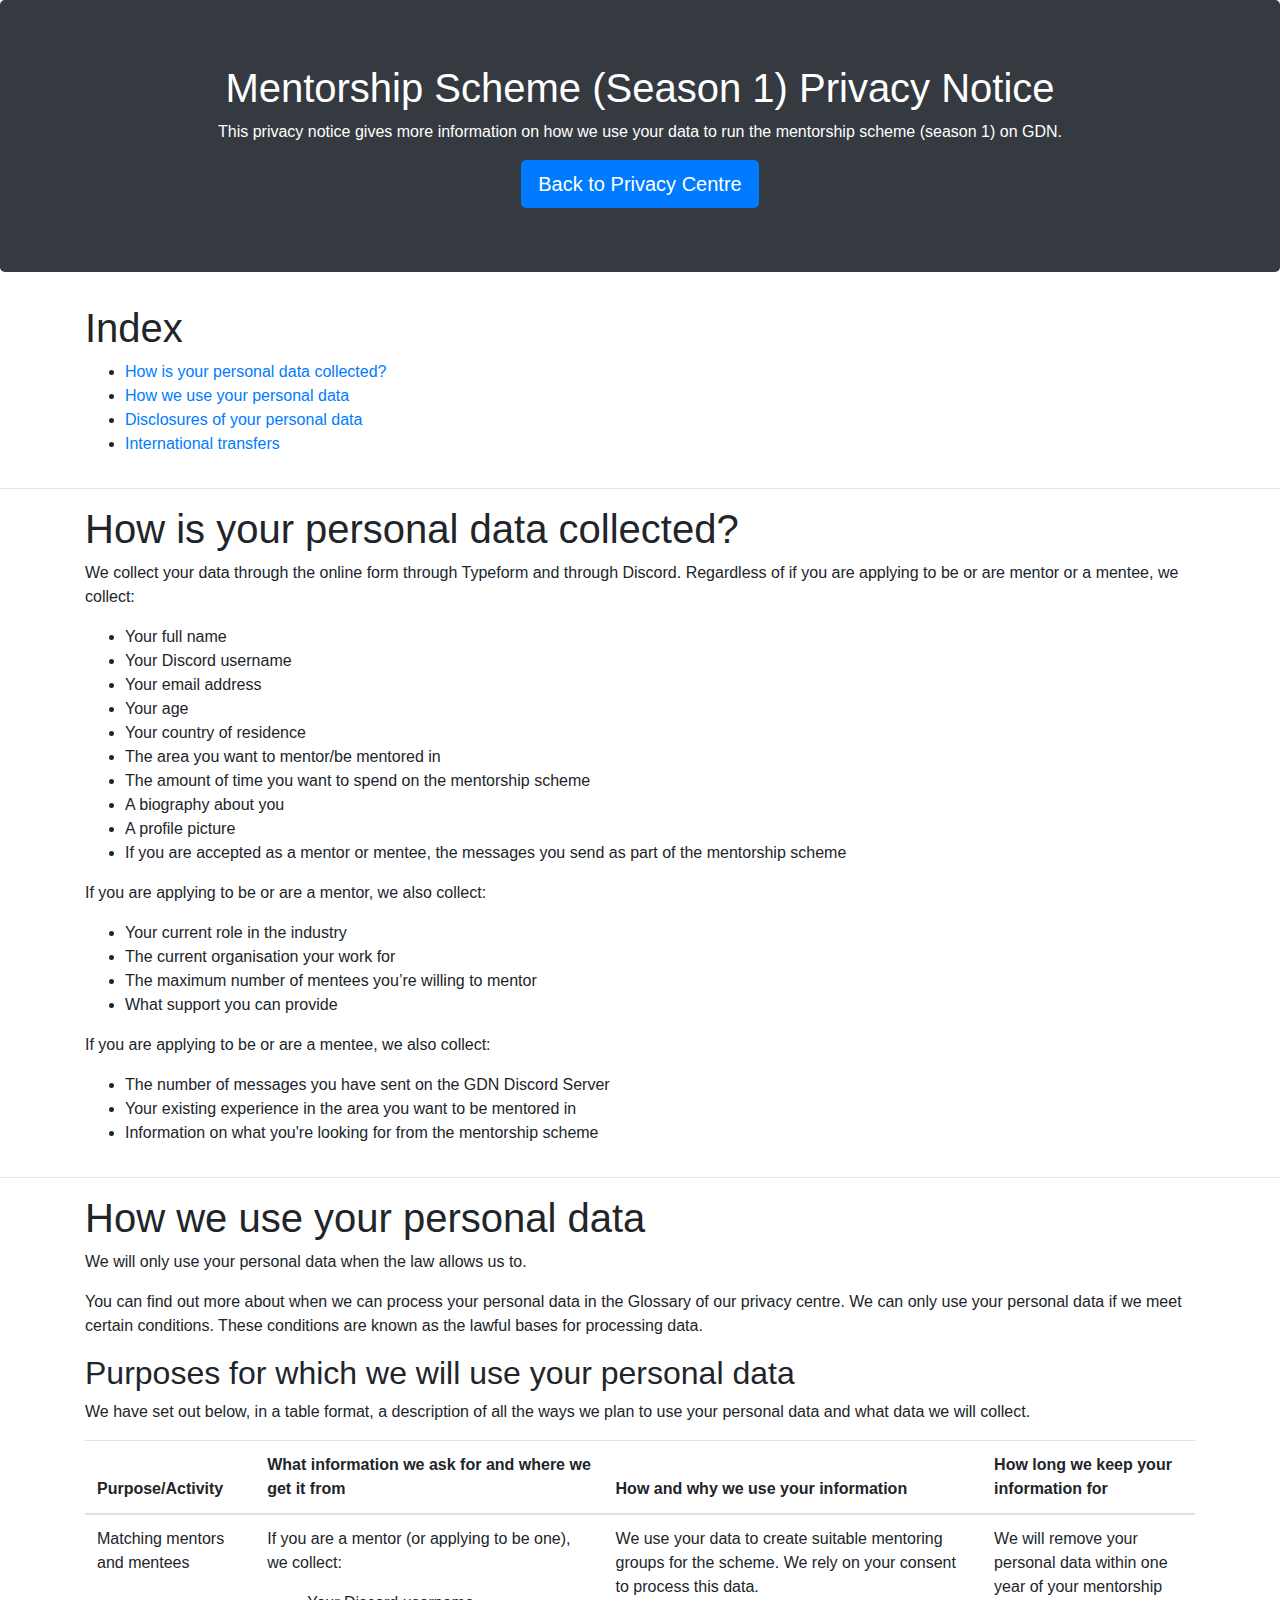
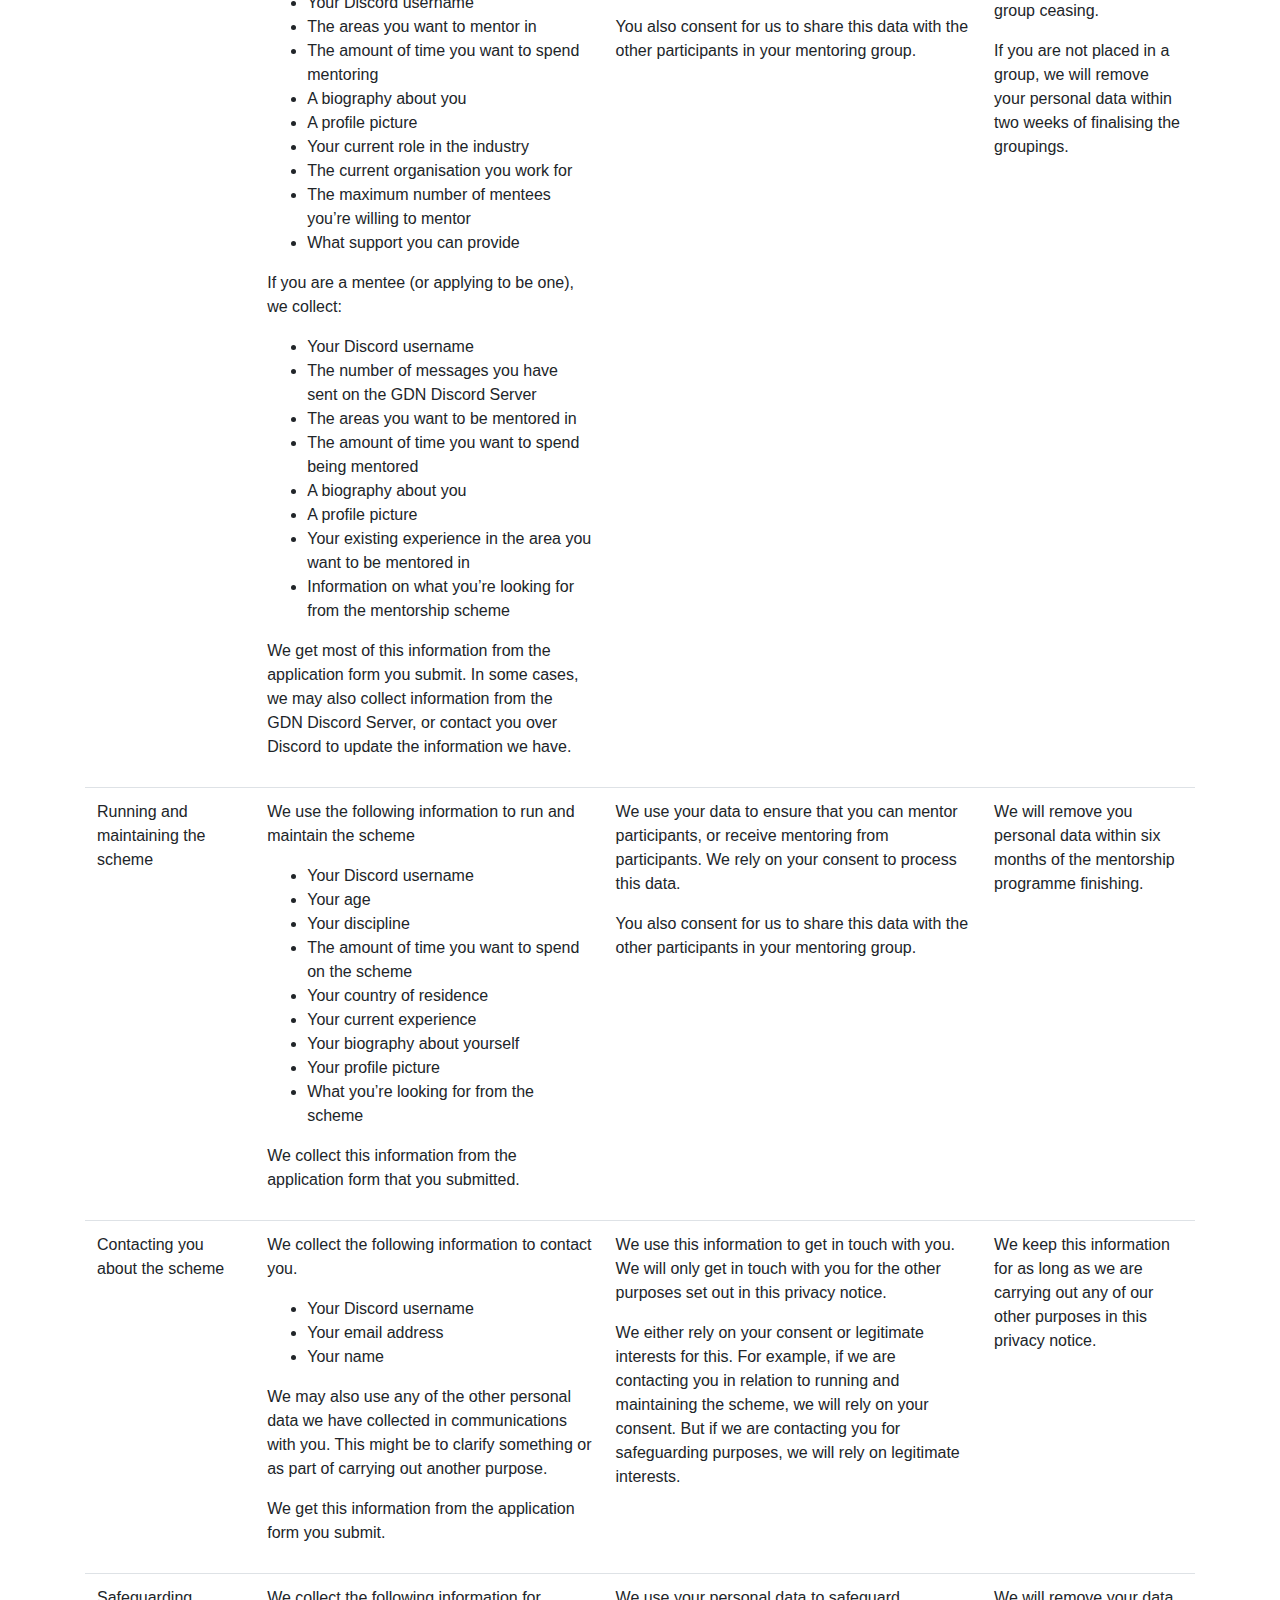
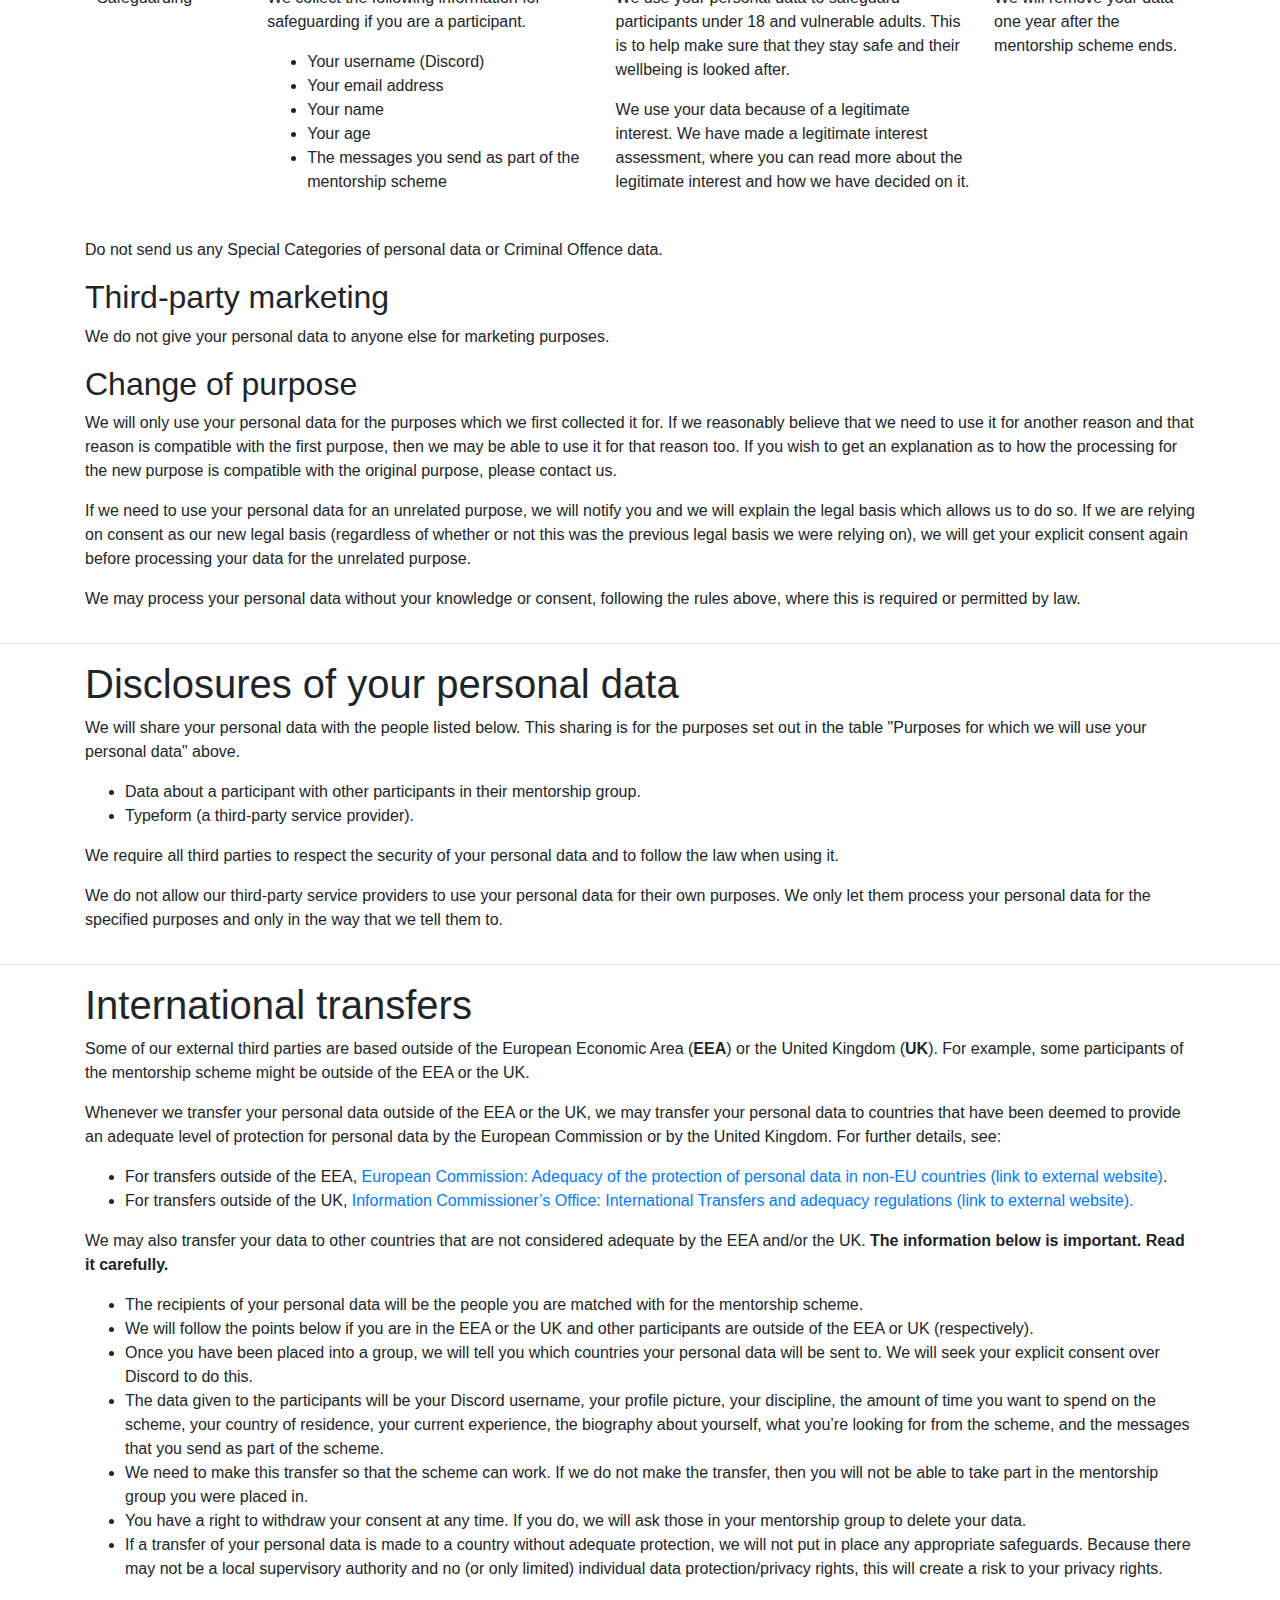
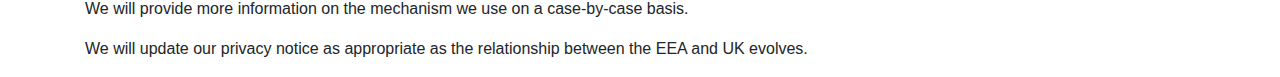
==== commit 6597e213: "Update mentorship to reflect change in personal data shared in groups" ====
--- a/mentorship-season1.html
+++ b/mentorship-season1.html
@@ -266,7 +266,7 @@
 						<li>The recipients of your personal data will be the people you are matched with for the mentorship scheme.</li>
 						<li>We will follow the points below if you are in the EEA or the UK and other participants are outside of the EEA or UK (respectively).</li>
 						<li>Once you have been placed into a group, we will tell you which countries your personal data will be sent to. We will seek your explicit consent over Discord to do this.</li>
-						<li>The data given to the participants will be your Discord username, your age, your discipline, the amount of time you want to spend on the scheme, your country of residence, your current experience, the biography about yourself, what you’re looking for from the scheme, and the messages that you send as part of the scheme.</li>
+						<li>The data given to the participants will be your Discord username, your profile picture, your discipline, the amount of time you want to spend on the scheme, your country of residence, your current experience, the biography about yourself, what you’re looking for from the scheme, and the messages that you send as part of the scheme.</li>
 						<li>We need to make this transfer so that the scheme can work. If we do not make the transfer, then you will not be able to take part in the mentorship group you were placed in.</li>
 						<li>You have a right to withdraw your consent at any time. If you do, we will ask those in your mentorship group to delete your data.</li>
 						<li>If a transfer of your personal data is made to a country without adequate protection, we will not put in place any appropriate safeguards. Because there may not be a local supervisory authority and no (or only limited) individual data protection/privacy rights, this will create a risk to your privacy rights.</li>
@@ -284,4 +284,4 @@
 <script src="js/popper.min.js"></script>
 <script src="js/bootstrap-4.4.1.js"></script>
 </body>
-</html>+</html>
